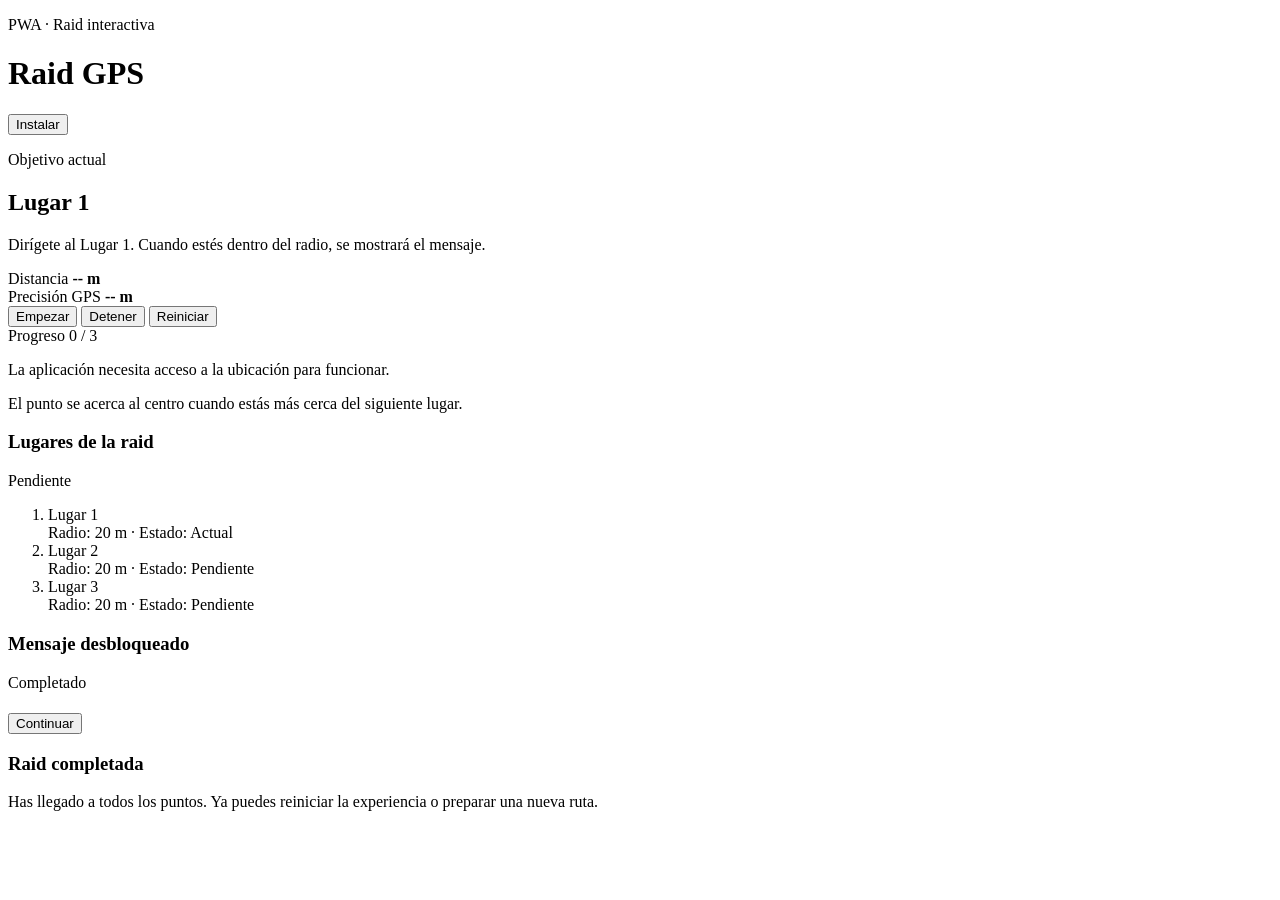
==== index.html @ 45f14ab9 "d" ====
<!doctype html>
<html lang="es">
<head>
  <meta charset="utf-8" />
  <meta name="viewport" content="width=device-width,initial-scale=1,viewport-fit=cover" />
  <meta name="theme-color" content="#111827" />
  <meta name="description" content="Juego tipo raid por GPS en formato PWA" />
  <title>Raid GPS</title>

  

  <link rel="manifest" href="manifest.webmanifest" />
  <link rel="stylesheet" href="styles.css" />

  <!-- iOS -->
  <meta name="apple-mobile-web-app-capable" content="yes" />
  <meta name="apple-mobile-web-app-status-bar-style" content="black-translucent" />
  <meta name="apple-mobile-web-app-title" content="Raid GPS" />
</head>
<body>
  <div class="app-shell">
    <header class="topbar">
      <div>
        <p class="eyebrow">PWA · Raid interactiva</p>
        <h1>Raid GPS</h1>
      </div>
      <button id="installBtn" class="ghost hidden">Instalar</button>
    </header>

    <main class="container">
      <section class="card hero">
        <div class="hero-copy">
          <p class="label">Objetivo actual</p>
          <h2 id="currentPlaceName">Esperando inicio...</h2>
          <p id="currentInstruction" class="instruction">
            Pulsa en “Empezar” para permitir la ubicación y comenzar la raid.
          </p>
        </div>

        <div class="hero-stats">
          <div class="stat">
            <span class="stat-label">Distancia</span>
            <strong id="distanceText">-- m</strong>
          </div>
          <div class="stat">
            <span class="stat-label">Precisión GPS</span>
            <strong id="accuracyText">-- m</strong>
          </div>
        </div>
      </section>

      <section class="card controls">
        <div class="button-row">
          <button id="startBtn" class="primary">Empezar</button>
          <button id="stopBtn" class="secondary">Detener</button>
          <button id="resetBtn" class="ghost">Reiniciar</button>
        </div>

        <div class="progress-wrap">
          <div class="progress-meta">
            <span>Progreso</span>
            <span id="progressText">0 / 3</span>
          </div>
          <div class="progress-bar">
            <div id="progressFill" class="progress-fill"></div>
          </div>
        </div>

        <p id="status" class="status">
          La aplicación necesita acceso a la ubicación para funcionar.
        </p>
      </section>

      <section class="card radar">
        <div class="radar-center">
          <div class="radar-ring ring-1"></div>
          <div class="radar-ring ring-2"></div>
          <div class="radar-ring ring-3"></div>
          <div id="radarDot" class="radar-dot"></div>
          <div class="radar-core"></div>
        </div>
        <p class="radar-help">
          El punto se acerca al centro cuando estás más cerca del siguiente lugar.
        </p>
      </section>

      <section class="card log-card">
        <div class="section-head">
          <h3>Lugares de la raid</h3>
          <span id="raidStateBadge" class="badge">Pendiente</span>
        </div>
        <ol id="placesList" class="places-list"></ol>
      </section>

      <section id="messageCard" class="card message-card hidden">
        <div class="section-head">
          <h3>Mensaje desbloqueado</h3>
          <span class="badge success">Completado</span>
        </div>
        <h4 id="messageTitle"></h4>
        <p id="messageBody"></p>
        <button id="continueBtn" class="primary">Continuar</button>
      </section>

      <section id="finalCard" class="card final-card hidden">
        <h3>Raid completada</h3>
        <p>
          Has llegado a todos los puntos. Ya puedes reiniciar la experiencia o preparar una nueva ruta.
        </p>
      </section>
    </main>
  </div>

  <script src="app.js"></script>
</body>
</html>
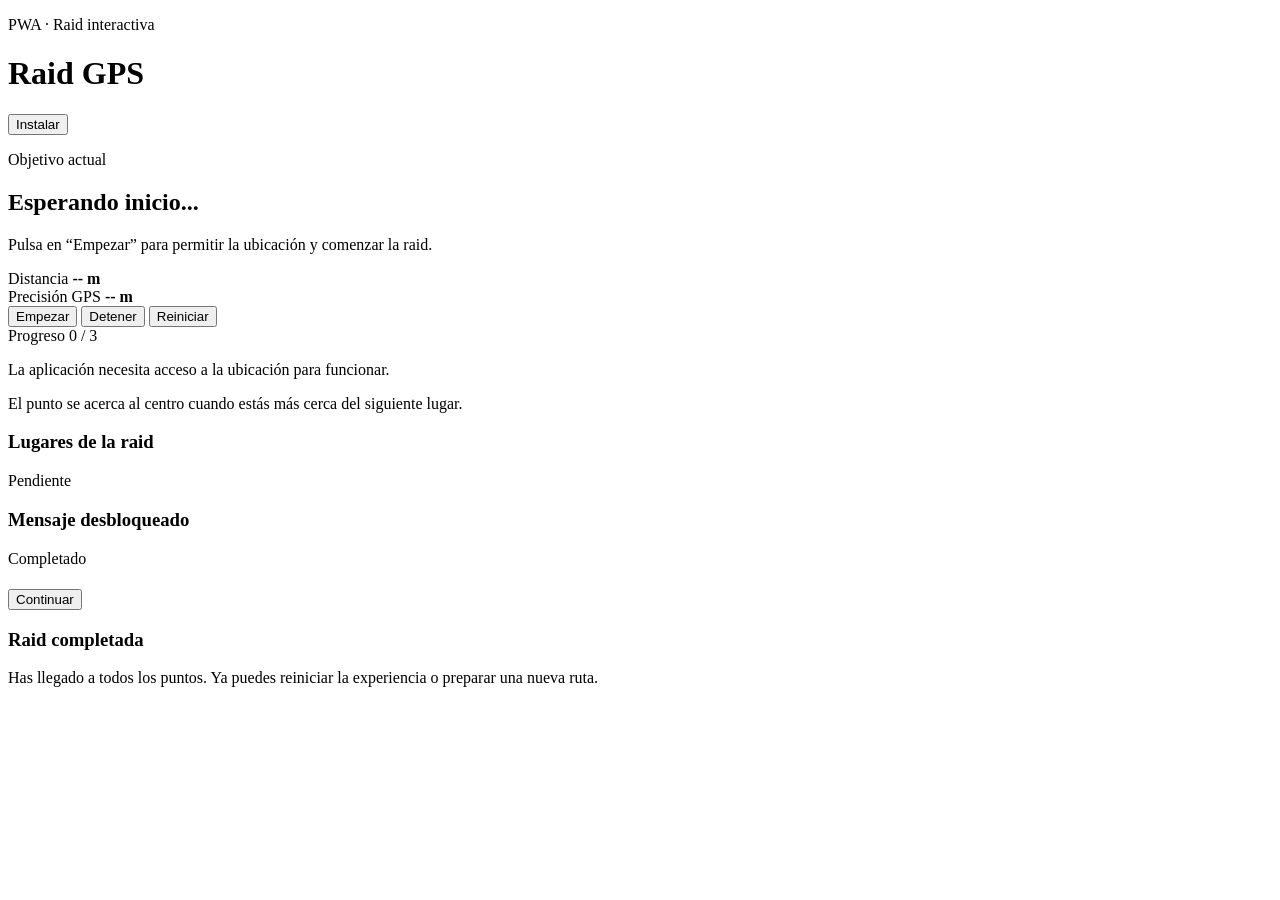
==== commit bca6a80f: "a" ====
--- a/index.html
+++ b/index.html
@@ -6,8 +6,7 @@
   <meta name="theme-color" content="#111827" />
   <meta name="description" content="Juego tipo raid por GPS en formato PWA" />
   <title>Raid GPS</title>
-
-  
+  <base href="https://tu-app-f1.com/">
 
   <link rel="manifest" href="manifest.webmanifest" />
   <link rel="stylesheet" href="styles.css" />
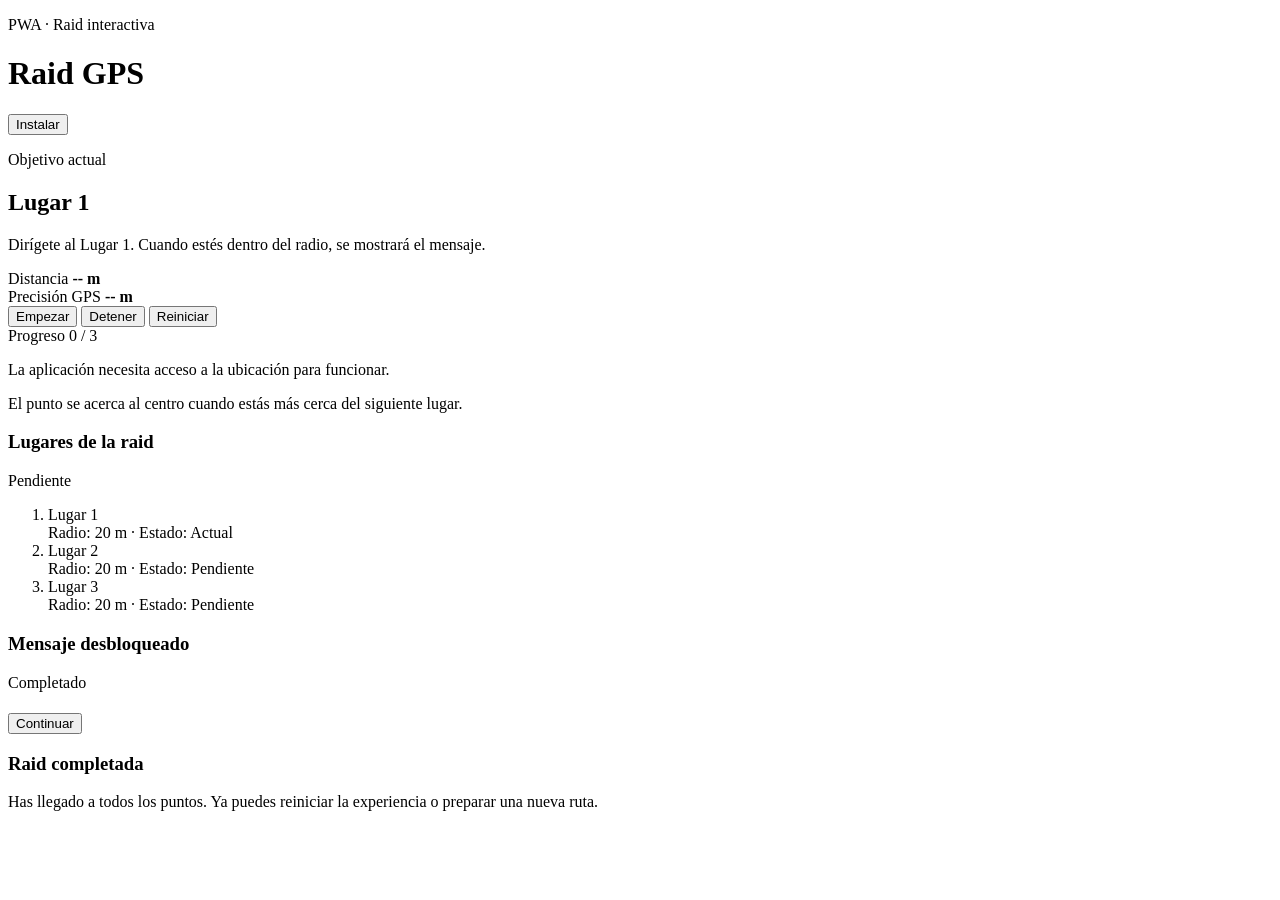
==== commit 3151c1dc: "a" ====
--- a/index.html
+++ b/index.html
@@ -6,7 +6,7 @@
   <meta name="theme-color" content="#111827" />
   <meta name="description" content="Juego tipo raid por GPS en formato PWA" />
   <title>Raid GPS</title>
-  <base href="https://tu-app-f1.com/">
+  <base href="https://ksizorcode.github.io/gpsgame/">
 
   <link rel="manifest" href="manifest.webmanifest" />
   <link rel="stylesheet" href="styles.css" />
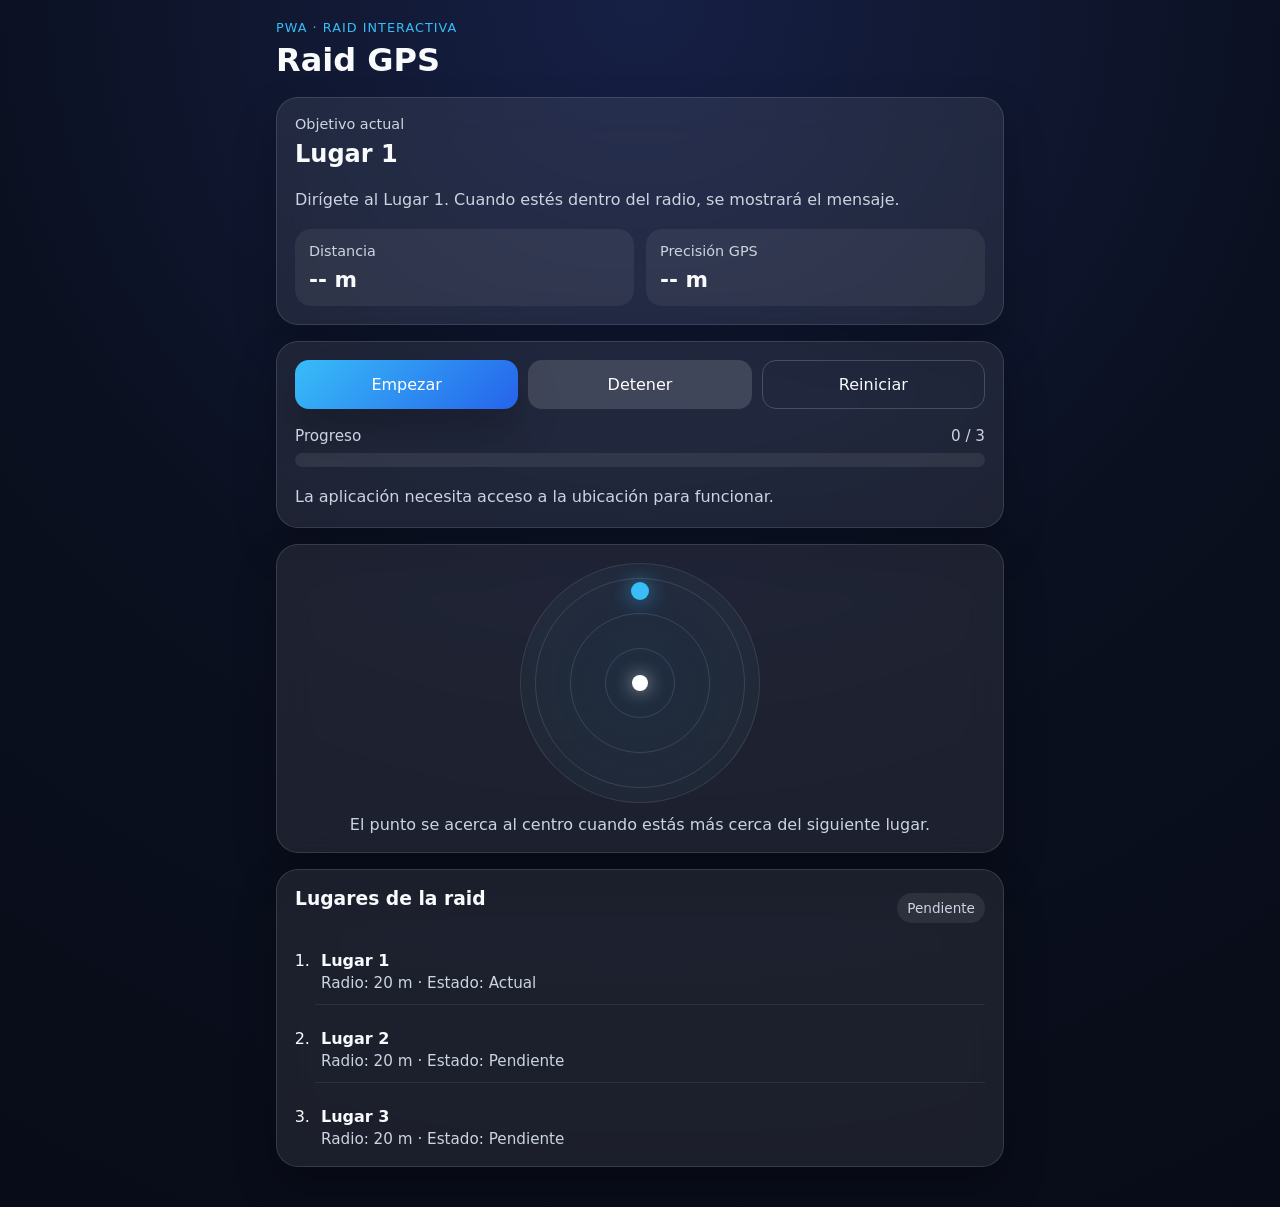
==== commit 0ea25910: "a" ====
--- a/index.html
+++ b/index.html
@@ -15,6 +15,23 @@
   <meta name="apple-mobile-web-app-capable" content="yes" />
   <meta name="apple-mobile-web-app-status-bar-style" content="black-translucent" />
   <meta name="apple-mobile-web-app-title" content="Raid GPS" />
+
+
+<meta property="og:type" content="website" />
+<meta property="og:url" content="https://ksizorcode.github.io/gpsgame/" />
+<meta property="og:title" content="Raid GPS - Juego de F1 en el mundo real" />
+<meta property="og:description" content="Compite en un juego tipo raid por GPS. ¡Siente la adrenalina de la F1 en tu ciudad!" />
+<meta property="og:image" content="https://ksizorcode.github.io/gpsgame/assets/icon.png" />
+
+<meta name="twitter:card" content="summary_large_image" />
+<meta name="twitter:url" content="https://ksizorcode.github.io/gpsgame/" />
+<meta name="twitter:title" content="Raid GPS" />
+<meta name="twitter:description" content="Juego tipo raid por GPS en formato PWA." />
+<meta name="twitter:image" content="https://ksizorcode.github.io/gpsgame/assets/icon.png" />
+
+<link rel="apple-touch-icon" href="assets/icon_f1.png">
+
+
 </head>
 <body>
   <div class="app-shell">
--- a/styles.css
+++ b/styles.css
@@ -0,0 +1,344 @@
+:root {
+  --bg: #0b1020;
+  --bg-soft: #121933;
+  --card: rgba(255, 255, 255, 0.08);
+  --card-border: rgba(255, 255, 255, 0.12);
+  --text: #f8fafc;
+  --muted: #cbd5e1;
+  --accent: #38bdf8;
+  --accent-2: #22c55e;
+  --warning: #f59e0b;
+  --danger: #ef4444;
+  --shadow: 0 20px 40px rgba(0, 0, 0, 0.25);
+  --radius: 22px;
+}
+
+* {
+  box-sizing: border-box;
+}
+
+html, body {
+  margin: 0;
+  padding: 0;
+  background:
+    radial-gradient(circle at top, #162045 0%, #0b1020 50%, #080c18 100%);
+  color: var(--text);
+  font-family: Inter, ui-sans-serif, system-ui, -apple-system, BlinkMacSystemFont, "Segoe UI", sans-serif;
+  min-height: 100%;
+}
+
+body {
+  min-height: 100vh;
+}
+
+button {
+  font: inherit;
+  border: 0;
+  border-radius: 14px;
+  padding: 14px 18px;
+  cursor: pointer;
+  transition: transform 0.15s ease, opacity 0.15s ease, background 0.2s ease;
+}
+
+button:active {
+  transform: scale(0.98);
+}
+
+button:disabled {
+  opacity: 0.5;
+  cursor: not-allowed;
+}
+
+.primary {
+  background: linear-gradient(135deg, #38bdf8, #2563eb);
+  color: white;
+  box-shadow: var(--shadow);
+}
+
+.secondary {
+  background: rgba(255, 255, 255, 0.14);
+  color: white;
+}
+
+.ghost {
+  background: transparent;
+  color: var(--text);
+  border: 1px solid rgba(255,255,255,0.18);
+}
+
+.hidden {
+  display: none !important;
+}
+
+.app-shell {
+  width: 100%;
+  max-width: 760px;
+  margin: 0 auto;
+  padding: 20px 16px 40px;
+}
+
+.topbar {
+  display: flex;
+  align-items: center;
+  justify-content: space-between;
+  gap: 12px;
+  margin-bottom: 18px;
+}
+
+.eyebrow {
+  margin: 0 0 6px;
+  color: var(--accent);
+  font-size: 0.8rem;
+  letter-spacing: 0.08em;
+  text-transform: uppercase;
+}
+
+h1, h2, h3, h4, p {
+  margin-top: 0;
+}
+
+h1 {
+  margin-bottom: 0;
+  font-size: 2rem;
+}
+
+.container {
+  display: grid;
+  gap: 16px;
+}
+
+.card {
+  background: var(--card);
+  border: 1px solid var(--card-border);
+  backdrop-filter: blur(16px);
+  -webkit-backdrop-filter: blur(16px);
+  border-radius: var(--radius);
+  padding: 18px;
+  box-shadow: var(--shadow);
+}
+
+.hero {
+  display: grid;
+  gap: 16px;
+}
+
+.label {
+  color: var(--muted);
+  margin-bottom: 8px;
+  font-size: 0.9rem;
+}
+
+.instruction {
+  color: var(--muted);
+  line-height: 1.55;
+  margin-bottom: 0;
+}
+
+.hero-stats {
+  display: grid;
+  grid-template-columns: repeat(2, 1fr);
+  gap: 12px;
+}
+
+.stat {
+  background: rgba(255,255,255,0.06);
+  border-radius: 16px;
+  padding: 14px;
+}
+
+.stat-label {
+  display: block;
+  color: var(--muted);
+  font-size: 0.9rem;
+  margin-bottom: 8px;
+}
+
+.stat strong {
+  font-size: 1.35rem;
+}
+
+.controls {
+  display: grid;
+  gap: 18px;
+}
+
+.button-row {
+  display: grid;
+  grid-template-columns: repeat(3, 1fr);
+  gap: 10px;
+}
+
+.progress-wrap {
+  display: grid;
+  gap: 8px;
+}
+
+.progress-meta {
+  display: flex;
+  justify-content: space-between;
+  color: var(--muted);
+  font-size: 0.95rem;
+}
+
+.progress-bar {
+  height: 14px;
+  background: rgba(255,255,255,0.08);
+  border-radius: 999px;
+  overflow: hidden;
+}
+
+.progress-fill {
+  height: 100%;
+  width: 0%;
+  background: linear-gradient(90deg, #22c55e, #38bdf8);
+  border-radius: inherit;
+  transition: width 0.35s ease;
+}
+
+.status {
+  margin: 0;
+  color: var(--muted);
+  line-height: 1.5;
+}
+
+.radar {
+  display: grid;
+  gap: 12px;
+  justify-items: center;
+}
+
+.radar-center {
+  position: relative;
+  width: 240px;
+  height: 240px;
+  border-radius: 50%;
+  background:
+    radial-gradient(circle at center, rgba(56,189,248,0.08), rgba(255,255,255,0.02));
+  border: 1px solid rgba(255,255,255,0.1);
+  overflow: hidden;
+}
+
+.radar-ring {
+  position: absolute;
+  inset: 50%;
+  transform: translate(-50%, -50%);
+  border-radius: 50%;
+  border: 1px solid rgba(255,255,255,0.12);
+}
+
+.ring-1 { width: 70px; height: 70px; }
+.ring-2 { width: 140px; height: 140px; }
+.ring-3 { width: 210px; height: 210px; }
+
+.radar-core {
+  position: absolute;
+  left: 50%;
+  top: 50%;
+  width: 16px;
+  height: 16px;
+  transform: translate(-50%, -50%);
+  border-radius: 50%;
+  background: white;
+  box-shadow: 0 0 18px rgba(255,255,255,0.6);
+}
+
+.radar-dot {
+  position: absolute;
+  left: 50%;
+  top: 18px;
+  width: 18px;
+  height: 18px;
+  margin-left: -9px;
+  border-radius: 50%;
+  background: var(--accent);
+  box-shadow: 0 0 20px rgba(56,189,248,0.7);
+  transition: top 0.4s ease, left 0.4s ease, opacity 0.3s ease;
+}
+
+.radar-help {
+  color: var(--muted);
+  text-align: center;
+  margin-bottom: 0;
+}
+
+.section-head {
+  display: flex;
+  align-items: center;
+  justify-content: space-between;
+  gap: 10px;
+  margin-bottom: 12px;
+}
+
+.badge {
+  display: inline-flex;
+  align-items: center;
+  justify-content: center;
+  min-height: 30px;
+  padding: 6px 10px;
+  border-radius: 999px;
+  font-size: 0.85rem;
+  background: rgba(255,255,255,0.08);
+  color: var(--muted);
+}
+
+.badge.success {
+  background: rgba(34, 197, 94, 0.16);
+  color: #bbf7d0;
+}
+
+.places-list {
+  margin: 0;
+  padding-left: 20px;
+  display: grid;
+  gap: 12px;
+}
+
+.place-item {
+  padding: 12px 12px 12px 6px;
+  border-bottom: 1px solid rgba(255,255,255,0.08);
+}
+
+.place-item:last-child {
+  border-bottom: 0;
+  padding-bottom: 0;
+}
+
+.place-title {
+  font-weight: 700;
+  margin-bottom: 4px;
+}
+
+.place-meta {
+  color: var(--muted);
+  font-size: 0.95rem;
+}
+
+.place-item.done .place-title {
+  color: #86efac;
+}
+
+.message-card h4 {
+  margin-bottom: 10px;
+  font-size: 1.2rem;
+}
+
+.message-card p,
+.final-card p {
+  color: var(--muted);
+  line-height: 1.6;
+}
+
+@media (max-width: 560px) {
+  .button-row {
+    grid-template-columns: 1fr;
+  }
+
+  .hero-stats {
+    grid-template-columns: 1fr;
+  }
+
+  .radar-center {
+    width: 210px;
+    height: 210px;
+  }
+}
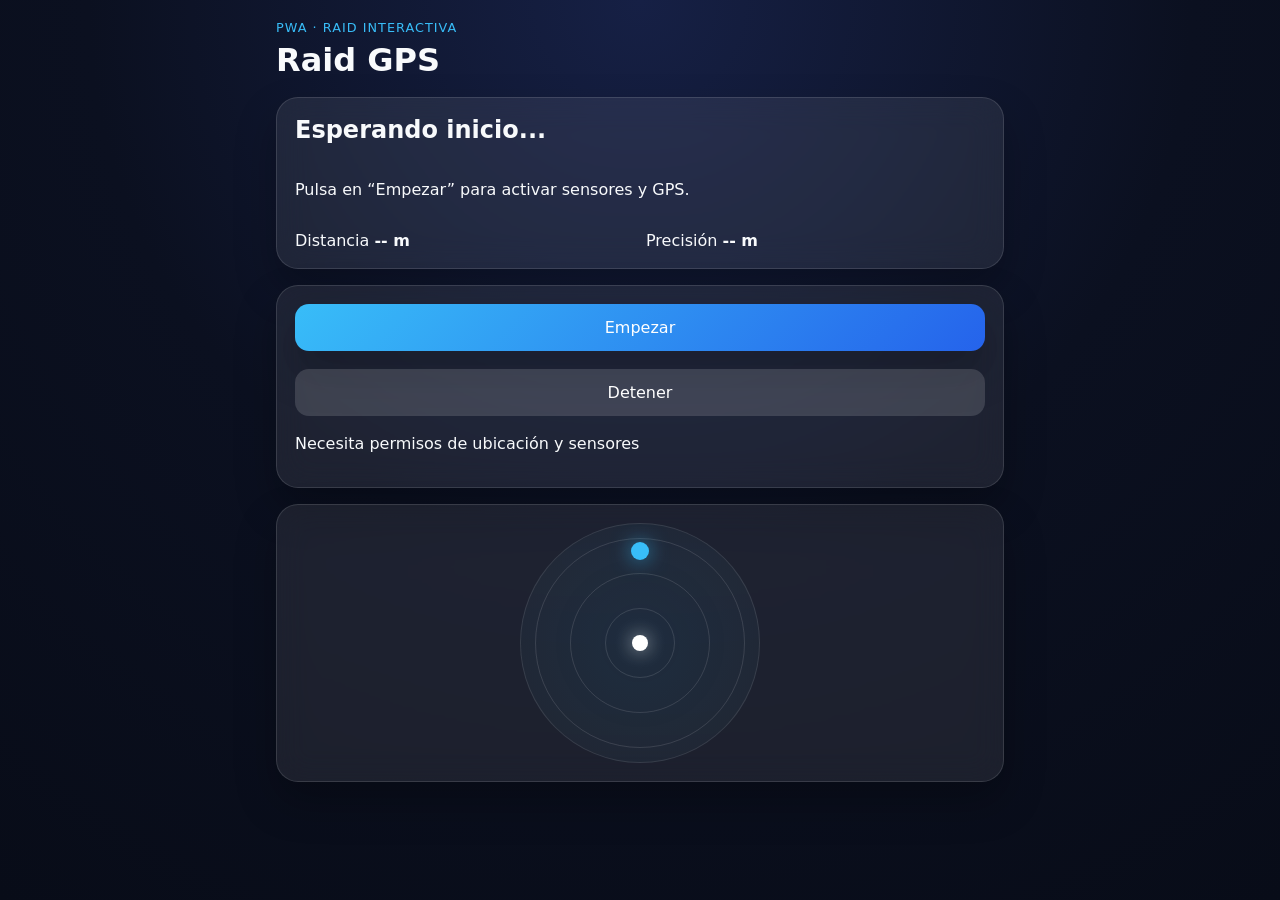
==== commit 98b5f665: "d" ====
--- a/index.html
+++ b/index.html
@@ -6,127 +6,163 @@
   <meta name="theme-color" content="#111827" />
   <meta name="description" content="Juego tipo raid por GPS en formato PWA" />
   <title>Raid GPS</title>
+
   <base href="https://ksizorcode.github.io/gpsgame/">
 
   <link rel="manifest" href="manifest.webmanifest" />
   <link rel="stylesheet" href="styles.css" />
 
-  <!-- iOS -->
+  <!-- iOS PWA -->
   <meta name="apple-mobile-web-app-capable" content="yes" />
   <meta name="apple-mobile-web-app-status-bar-style" content="black-translucent" />
   <meta name="apple-mobile-web-app-title" content="Raid GPS" />
 
+  <link rel="apple-touch-icon" href="assets/icon_f1.png">
 
-<meta property="og:type" content="website" />
-<meta property="og:url" content="https://ksizorcode.github.io/gpsgame/" />
-<meta property="og:title" content="Raid GPS - Juego de F1 en el mundo real" />
-<meta property="og:description" content="Compite en un juego tipo raid por GPS. ¡Siente la adrenalina de la F1 en tu ciudad!" />
-<meta property="og:image" content="https://ksizorcode.github.io/gpsgame/assets/icon.png" />
+  <!-- 👇 IMPORTANTE: permiso sensores iOS -->
+  <script>
+    async function requestSensorsPermission() {
 
-<meta name="twitter:card" content="summary_large_image" />
-<meta name="twitter:url" content="https://ksizorcode.github.io/gpsgame/" />
-<meta name="twitter:title" content="Raid GPS" />
-<meta name="twitter:description" content="Juego tipo raid por GPS en formato PWA." />
-<meta name="twitter:image" content="https://ksizorcode.github.io/gpsgame/assets/icon.png" />
+      // 📱 iOS
+      if (typeof DeviceOrientationEvent !== "undefined" &&
+          typeof DeviceOrientationEvent.requestPermission === "function") {
 
-<link rel="apple-touch-icon" href="assets/icon_f1.png">
+        const res = await DeviceOrientationEvent.requestPermission();
 
+        if (res !== "granted") {
+          alert("Permiso de orientación denegado");
+          return false;
+        }
+      }
 
+      return true;
+    }
+  </script>
 </head>
+
 <body>
   <div class="app-shell">
+
     <header class="topbar">
       <div>
         <p class="eyebrow">PWA · Raid interactiva</p>
         <h1>Raid GPS</h1>
       </div>
-      <button id="installBtn" class="ghost hidden">Instalar</button>
     </header>
 
     <main class="container">
+
+      <!-- HERO -->
       <section class="card hero">
-        <div class="hero-copy">
-          <p class="label">Objetivo actual</p>
-          <h2 id="currentPlaceName">Esperando inicio...</h2>
-          <p id="currentInstruction" class="instruction">
-            Pulsa en “Empezar” para permitir la ubicación y comenzar la raid.
-          </p>
-        </div>
+        <h2 id="currentPlaceName">Esperando inicio...</h2>
+        <p id="currentInstruction">
+          Pulsa en “Empezar” para activar sensores y GPS.
+        </p>
 
         <div class="hero-stats">
-          <div class="stat">
-            <span class="stat-label">Distancia</span>
+          <div>
+            <span>Distancia</span>
             <strong id="distanceText">-- m</strong>
           </div>
-          <div class="stat">
-            <span class="stat-label">Precisión GPS</span>
+
+          <div>
+            <span>Precisión</span>
             <strong id="accuracyText">-- m</strong>
           </div>
         </div>
       </section>
 
+      <!-- CONTROLES -->
       <section class="card controls">
-        <div class="button-row">
-          <button id="startBtn" class="primary">Empezar</button>
-          <button id="stopBtn" class="secondary">Detener</button>
-          <button id="resetBtn" class="ghost">Reiniciar</button>
-        </div>
+        <button id="startBtn" class="primary">Empezar</button>
+        <button id="stopBtn" class="secondary">Detener</button>
 
-        <div class="progress-wrap">
-          <div class="progress-meta">
-            <span>Progreso</span>
-            <span id="progressText">0 / 3</span>
-          </div>
-          <div class="progress-bar">
-            <div id="progressFill" class="progress-fill"></div>
-          </div>
-        </div>
-
-        <p id="status" class="status">
-          La aplicación necesita acceso a la ubicación para funcionar.
-        </p>
+        <p id="status">Necesita permisos de ubicación y sensores</p>
       </section>
 
+      <!-- RADAR -->
       <section class="card radar">
         <div class="radar-center">
           <div class="radar-ring ring-1"></div>
           <div class="radar-ring ring-2"></div>
           <div class="radar-ring ring-3"></div>
+
           <div id="radarDot" class="radar-dot"></div>
           <div class="radar-core"></div>
         </div>
-        <p class="radar-help">
-          El punto se acerca al centro cuando estás más cerca del siguiente lugar.
-        </p>
       </section>
 
-      <section class="card log-card">
-        <div class="section-head">
-          <h3>Lugares de la raid</h3>
-          <span id="raidStateBadge" class="badge">Pendiente</span>
-        </div>
-        <ol id="placesList" class="places-list"></ol>
-      </section>
-
-      <section id="messageCard" class="card message-card hidden">
-        <div class="section-head">
-          <h3>Mensaje desbloqueado</h3>
-          <span class="badge success">Completado</span>
-        </div>
-        <h4 id="messageTitle"></h4>
-        <p id="messageBody"></p>
-        <button id="continueBtn" class="primary">Continuar</button>
-      </section>
-
-      <section id="finalCard" class="card final-card hidden">
-        <h3>Raid completada</h3>
-        <p>
-          Has llegado a todos los puntos. Ya puedes reiniciar la experiencia o preparar una nueva ruta.
-        </p>
-      </section>
     </main>
   </div>
 
+  <!-- 👇 JS PRINCIPAL -->
   <script src="app.js"></script>
+
+  <!-- 🚀 ACTIVACIÓN PERMISOS + GPS -->
+  <script>
+    let watchId = null;
+
+    // 🧭 sensores
+    let heading = 0;
+
+    function handleOrientation(event) {
+      if (event.alpha !== null) {
+        heading = event.alpha;
+
+        const dot = document.getElementById("radarDot");
+
+        const rad = heading * Math.PI / 180;
+        const r = 60;
+
+        const x = Math.sin(rad) * r;
+        const y = -Math.cos(rad) * r;
+
+        dot.style.transform = `translate(${x}px, ${y}px)`;
+      }
+    }
+
+    // 📡 GPS
+    function startGPS() {
+      if (!navigator.geolocation) return;
+
+      watchId = navigator.geolocation.watchPosition((pos) => {
+        document.getElementById("accuracyText").textContent =
+          Math.round(pos.coords.accuracy) + " m";
+
+      }, (err) => {
+        console.error(err);
+      }, {
+        enableHighAccuracy: true
+      });
+    }
+
+    // 🚀 START
+    document.getElementById("startBtn").addEventListener("click", async () => {
+
+      const ok = await requestSensorsPermission();
+      if (!ok) return;
+
+      // activar brújula
+      window.addEventListener("deviceorientation", handleOrientation);
+
+      // activar GPS
+      startGPS();
+
+      document.getElementById("status").textContent =
+        "Sensores activados correctamente ✔";
+    });
+
+    // STOP
+    document.getElementById("stopBtn").addEventListener("click", () => {
+
+      if (watchId) navigator.geolocation.clearWatch(watchId);
+
+      window.removeEventListener("deviceorientation", handleOrientation);
+
+      document.getElementById("status").textContent =
+        "Sensores detenidos";
+    });
+
+  </script>
 </body>
 </html>
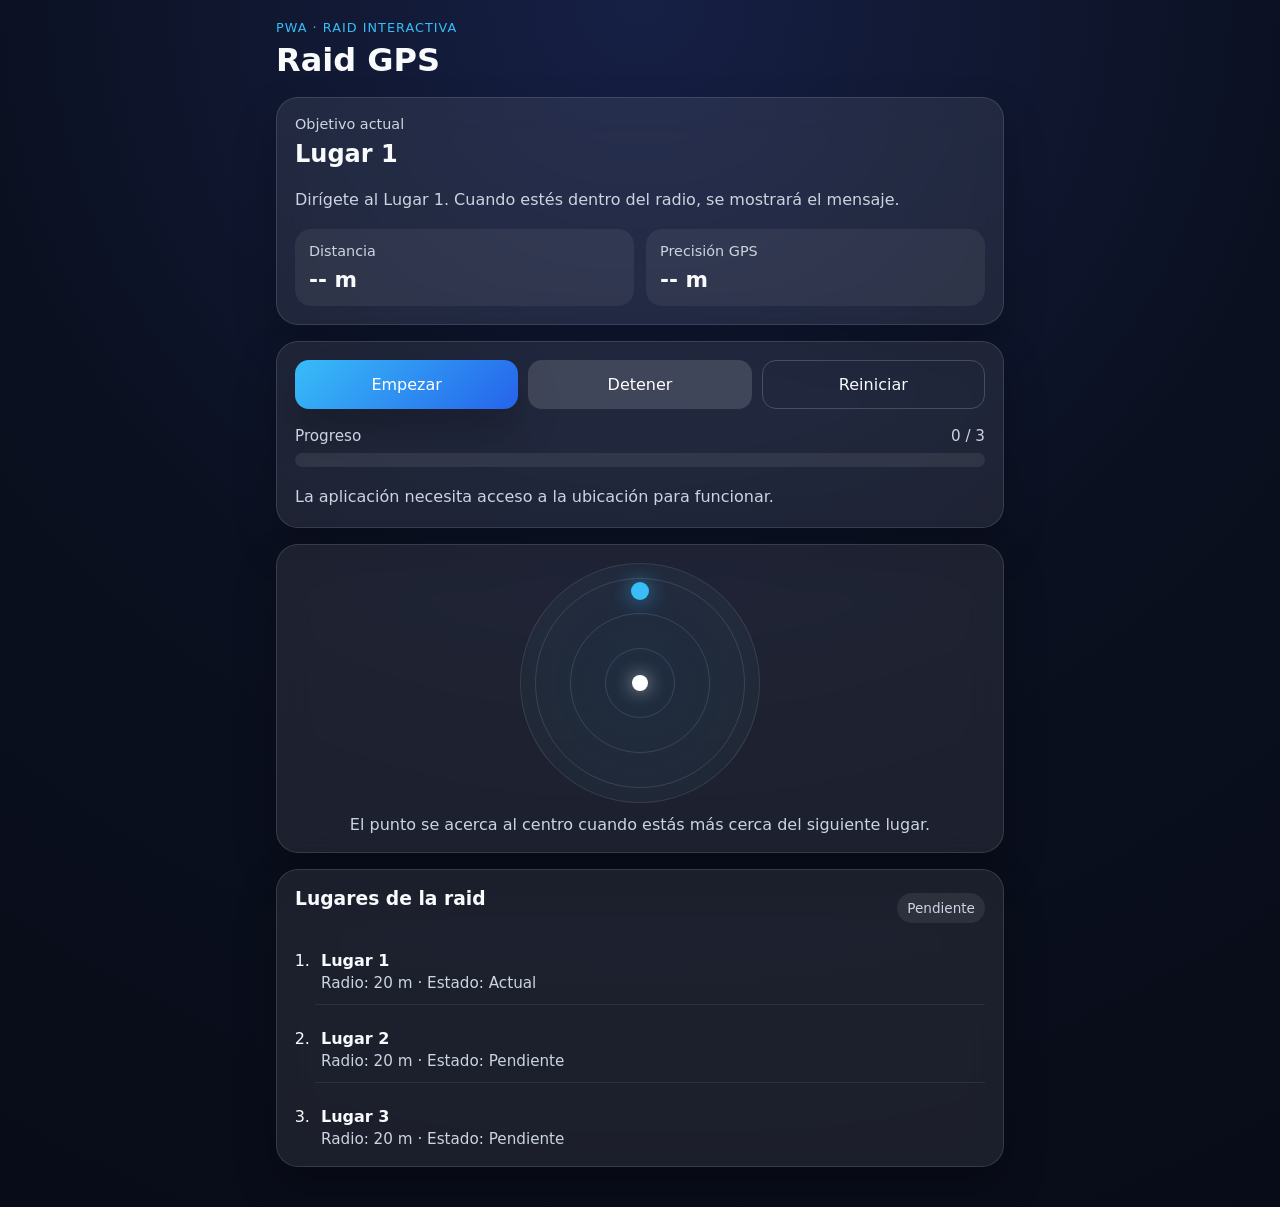
==== commit 74f86816: "a" ====
--- a/index.html
+++ b/index.html
@@ -6,163 +6,127 @@
   <meta name="theme-color" content="#111827" />
   <meta name="description" content="Juego tipo raid por GPS en formato PWA" />
   <title>Raid GPS</title>
-
   <base href="https://ksizorcode.github.io/gpsgame/">
 
   <link rel="manifest" href="manifest.webmanifest" />
   <link rel="stylesheet" href="styles.css" />
 
-  <!-- iOS PWA -->
+  <!-- iOS -->
   <meta name="apple-mobile-web-app-capable" content="yes" />
   <meta name="apple-mobile-web-app-status-bar-style" content="black-translucent" />
   <meta name="apple-mobile-web-app-title" content="Raid GPS" />
 
-  <link rel="apple-touch-icon" href="assets/icon_f1.png">
 
-  <!-- 👇 IMPORTANTE: permiso sensores iOS -->
-  <script>
-    async function requestSensorsPermission() {
+<meta property="og:type" content="website" />
+<meta property="og:url" content="https://ksizorcode.github.io/gpsgame/" />
+<meta property="og:title" content="Raid GPS - Juego de F1 en el mundo real" />
+<meta property="og:description" content="Compite en un juego tipo raid por GPS. ¡Siente la adrenalina de la F1 en tu ciudad!" />
+<meta property="og:image" content="https://ksizorcode.github.io/gpsgame/icon.png" />
 
-      // 📱 iOS
-      if (typeof DeviceOrientationEvent !== "undefined" &&
-          typeof DeviceOrientationEvent.requestPermission === "function") {
+<meta name="twitter:card" content="summary_large_image" />
+<meta name="twitter:url" content="https://ksizorcode.github.io/gpsgame/" />
+<meta name="twitter:title" content="Raid GPS" />
+<meta name="twitter:description" content="Juego tipo raid por GPS en formato PWA." />
+<meta name="twitter:image" content="https://ksizorcode.github.io/gpsgame/icon.png" />
 
-        const res = await DeviceOrientationEvent.requestPermission();
+<link rel="apple-touch-icon" href="assets/icon_f1.png">
 
-        if (res !== "granted") {
-          alert("Permiso de orientación denegado");
-          return false;
-        }
-      }
 
-      return true;
-    }
-  </script>
 </head>
-
 <body>
   <div class="app-shell">
-
     <header class="topbar">
       <div>
         <p class="eyebrow">PWA · Raid interactiva</p>
         <h1>Raid GPS</h1>
       </div>
+      <button id="installBtn" class="ghost hidden">Instalar</button>
     </header>
 
     <main class="container">
-
-      <!-- HERO -->
       <section class="card hero">
-        <h2 id="currentPlaceName">Esperando inicio...</h2>
-        <p id="currentInstruction">
-          Pulsa en “Empezar” para activar sensores y GPS.
-        </p>
+        <div class="hero-copy">
+          <p class="label">Objetivo actual</p>
+          <h2 id="currentPlaceName">Esperando inicio...</h2>
+          <p id="currentInstruction" class="instruction">
+            Pulsa en “Empezar” para permitir la ubicación y comenzar la raid.
+          </p>
+        </div>
 
         <div class="hero-stats">
-          <div>
-            <span>Distancia</span>
+          <div class="stat">
+            <span class="stat-label">Distancia</span>
             <strong id="distanceText">-- m</strong>
           </div>
-
-          <div>
-            <span>Precisión</span>
+          <div class="stat">
+            <span class="stat-label">Precisión GPS</span>
             <strong id="accuracyText">-- m</strong>
           </div>
         </div>
       </section>
 
-      <!-- CONTROLES -->
       <section class="card controls">
-        <button id="startBtn" class="primary">Empezar</button>
-        <button id="stopBtn" class="secondary">Detener</button>
+        <div class="button-row">
+          <button id="startBtn" class="primary">Empezar</button>
+          <button id="stopBtn" class="secondary">Detener</button>
+          <button id="resetBtn" class="ghost">Reiniciar</button>
+        </div>
 
-        <p id="status">Necesita permisos de ubicación y sensores</p>
+        <div class="progress-wrap">
+          <div class="progress-meta">
+            <span>Progreso</span>
+            <span id="progressText">0 / 3</span>
+          </div>
+          <div class="progress-bar">
+            <div id="progressFill" class="progress-fill"></div>
+          </div>
+        </div>
+
+        <p id="status" class="status">
+          La aplicación necesita acceso a la ubicación para funcionar.
+        </p>
       </section>
 
-      <!-- RADAR -->
       <section class="card radar">
         <div class="radar-center">
           <div class="radar-ring ring-1"></div>
           <div class="radar-ring ring-2"></div>
           <div class="radar-ring ring-3"></div>
-
           <div id="radarDot" class="radar-dot"></div>
           <div class="radar-core"></div>
         </div>
+        <p class="radar-help">
+          El punto se acerca al centro cuando estás más cerca del siguiente lugar.
+        </p>
       </section>
 
+      <section class="card log-card">
+        <div class="section-head">
+          <h3>Lugares de la raid</h3>
+          <span id="raidStateBadge" class="badge">Pendiente</span>
+        </div>
+        <ol id="placesList" class="places-list"></ol>
+      </section>
+
+      <section id="messageCard" class="card message-card hidden">
+        <div class="section-head">
+          <h3>Mensaje desbloqueado</h3>
+          <span class="badge success">Completado</span>
+        </div>
+        <h4 id="messageTitle"></h4>
+        <p id="messageBody"></p>
+        <button id="continueBtn" class="primary">Continuar</button>
+      </section>
+
+      <section id="finalCard" class="card final-card hidden">
+        <h3>Raid completada</h3>
+        <p>
+          Has llegado a todos los puntos. Ya puedes reiniciar la experiencia o preparar una nueva ruta.
+        </p>
+      </section>
     </main>
   </div>
 
-  <!-- 👇 JS PRINCIPAL -->
   <script src="app.js"></script>
-
-  <!-- 🚀 ACTIVACIÓN PERMISOS + GPS -->
-  <script>
-    let watchId = null;
-
-    // 🧭 sensores
-    let heading = 0;
-
-    function handleOrientation(event) {
-      if (event.alpha !== null) {
-        heading = event.alpha;
-
-        const dot = document.getElementById("radarDot");
-
-        const rad = heading * Math.PI / 180;
-        const r = 60;
-
-        const x = Math.sin(rad) * r;
-        const y = -Math.cos(rad) * r;
-
-        dot.style.transform = `translate(${x}px, ${y}px)`;
-      }
-    }
-
-    // 📡 GPS
-    function startGPS() {
-      if (!navigator.geolocation) return;
-
-      watchId = navigator.geolocation.watchPosition((pos) => {
-        document.getElementById("accuracyText").textContent =
-          Math.round(pos.coords.accuracy) + " m";
-
-      }, (err) => {
-        console.error(err);
-      }, {
-        enableHighAccuracy: true
-      });
-    }
-
-    // 🚀 START
-    document.getElementById("startBtn").addEventListener("click", async () => {
-
-      const ok = await requestSensorsPermission();
-      if (!ok) return;
-
-      // activar brújula
-      window.addEventListener("deviceorientation", handleOrientation);
-
-      // activar GPS
-      startGPS();
-
-      document.getElementById("status").textContent =
-        "Sensores activados correctamente ✔";
-    });
-
-    // STOP
-    document.getElementById("stopBtn").addEventListener("click", () => {
-
-      if (watchId) navigator.geolocation.clearWatch(watchId);
-
-      window.removeEventListener("deviceorientation", handleOrientation);
-
-      document.getElementById("status").textContent =
-        "Sensores detenidos";
-    });
-
-  </script>
 </body>
 </html>
